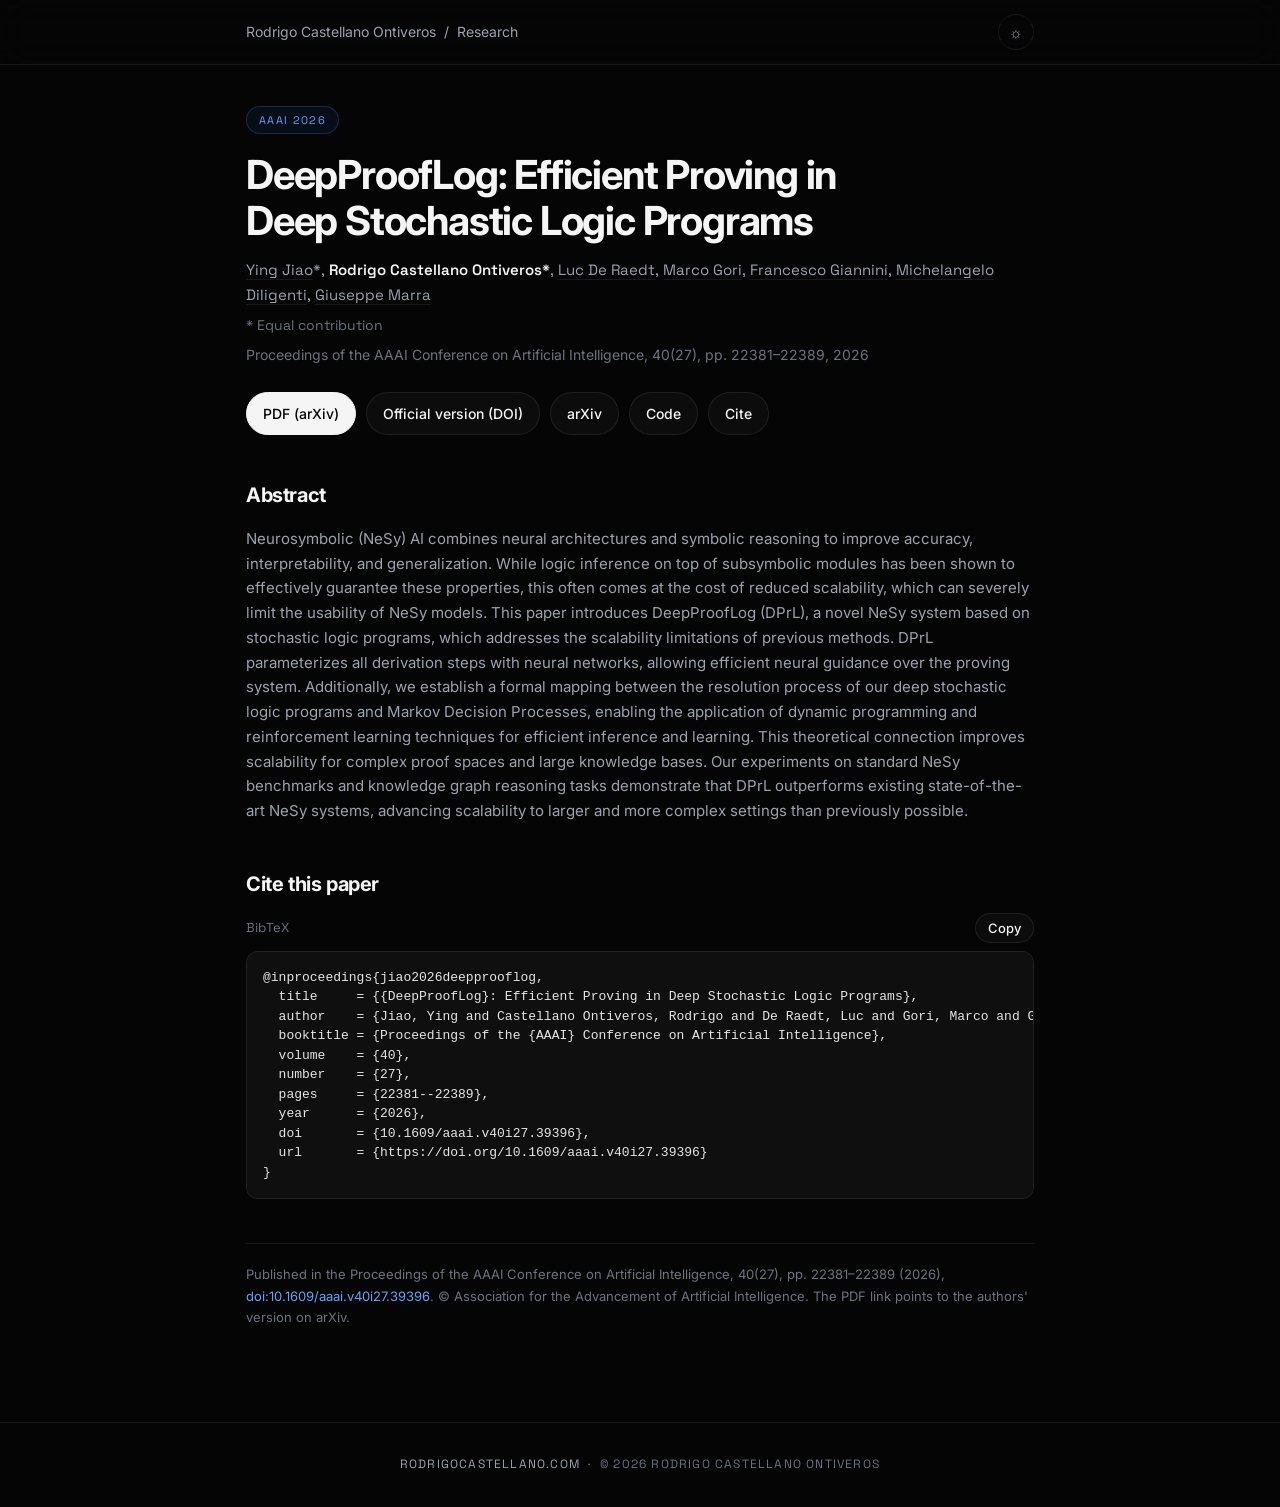
==== papers/deepprooflog/index.html @ 6aac6c91 "Add paper pages, hosted PDFs and llms.txt - One page per publication under /papers/ with Google Scho" ====
<!DOCTYPE html>
<html lang="en">
<head>
    <meta charset="UTF-8">
    <meta name="viewport" content="width=device-width, initial-scale=1.0">

    <title>DeepProofLog: Efficient Proving in Deep Stochastic Logic Programs (AAAI 2026) | Rodrigo Castellano Ontiveros</title>
    <meta name="description" content="AAAI 2026 paper by Jiao, Castellano Ontiveros, De Raedt, Gori, Giannini, Diligenti, Marra. Neurosymbolic (NeSy) AI combines neural architectures and symbolic reasoning to improve accuracy, interpretability, and generalization.">
    <meta name="author" content="Rodrigo Castellano Ontiveros">
    <link rel="canonical" href="https://rodrigocastellano.com/papers/deepprooflog/">

    <!-- Google Scholar / Highwire Press tags -->
    <meta name="citation_title" content="DeepProofLog: Efficient Proving in Deep Stochastic Logic Programs">
    <meta name="citation_author" content="Jiao, Ying">
    <meta name="citation_author" content="Castellano Ontiveros, Rodrigo">
    <meta name="citation_author_orcid" content="0000-0003-2324-633X">
    <meta name="citation_author_institution" content="University of Siena">
    <meta name="citation_author" content="De Raedt, Luc">
    <meta name="citation_author" content="Gori, Marco">
    <meta name="citation_author_orcid" content="0000-0001-6337-5430">
    <meta name="citation_author" content="Giannini, Francesco">
    <meta name="citation_author" content="Diligenti, Michelangelo">
    <meta name="citation_author_orcid" content="0000-0002-5805-8032">
    <meta name="citation_author" content="Marra, Giuseppe">
    <meta name="citation_author_orcid" content="0000-0001-5940-9562">
    <meta name="citation_publication_date" content="2026/03/14">
    <meta name="citation_conference_title" content="Proceedings of the AAAI Conference on Artificial Intelligence">
    <meta name="citation_publisher" content="Association for the Advancement of Artificial Intelligence (AAAI)">
    <meta name="citation_volume" content="40">
    <meta name="citation_issue" content="27">
    <meta name="citation_firstpage" content="22381">
    <meta name="citation_lastpage" content="22389">
    <meta name="citation_doi" content="10.1609/aaai.v40i27.39396">
    <meta name="citation_arxiv_id" content="2511.08581">
    <meta name="citation_pdf_url" content="https://arxiv.org/pdf/2511.08581">
    <meta name="citation_abstract_html_url" content="https://rodrigocastellano.com/papers/deepprooflog/">

    <!-- Open Graph / Twitter -->
    <meta property="og:type" content="article">
    <meta property="og:url" content="https://rodrigocastellano.com/papers/deepprooflog/">
    <meta property="og:site_name" content="Rodrigo Castellano Ontiveros">
    <meta property="og:title" content="DeepProofLog: Efficient Proving in Deep Stochastic Logic Programs (AAAI 2026)">
    <meta property="og:description" content="Neurosymbolic (NeSy) AI combines neural architectures and symbolic reasoning to improve accuracy, interpretability, and generalization.">
    <meta property="og:image" content="https://rodrigocastellano.com/image/banner.jpg">
    <meta name="twitter:card" content="summary_large_image">
    <meta name="twitter:title" content="DeepProofLog: Efficient Proving in Deep Stochastic Logic Programs (AAAI 2026)">
    <meta name="twitter:description" content="Neurosymbolic (NeSy) AI combines neural architectures and symbolic reasoning to improve accuracy, interpretability, and generalization.">
    <meta name="twitter:image" content="https://rodrigocastellano.com/image/banner.jpg">

    <script type="application/ld+json">
{
    "@context": "https://schema.org",
    "@graph": [
        {
            "@type": "ScholarlyArticle",
            "@id": "https://rodrigocastellano.com/papers/deepprooflog/#article",
            "headline": "DeepProofLog: Efficient Proving in Deep Stochastic Logic Programs",
            "name": "DeepProofLog: Efficient Proving in Deep Stochastic Logic Programs",
            "url": "https://rodrigocastellano.com/papers/deepprooflog/",
            "datePublished": "2026-03-14",
            "inLanguage": "en",
            "author": [
                {
                    "@type": "Person",
                    "name": "Ying Jiao"
                },
                {
                    "@type": "Person",
                    "name": "Rodrigo Castellano Ontiveros",
                    "givenName": "Rodrigo",
                    "familyName": "Castellano Ontiveros",
                    "url": "https://rodrigocastellano.com/",
                    "sameAs": "https://orcid.org/0000-0003-2324-633X",
                    "affiliation": {
                        "@type": "Organization",
                        "name": "University of Siena"
                    }
                },
                {
                    "@type": "Person",
                    "name": "Luc De Raedt"
                },
                {
                    "@type": "Person",
                    "name": "Marco Gori",
                    "sameAs": "https://orcid.org/0000-0001-6337-5430"
                },
                {
                    "@type": "Person",
                    "name": "Francesco Giannini"
                },
                {
                    "@type": "Person",
                    "name": "Michelangelo Diligenti",
                    "sameAs": "https://orcid.org/0000-0002-5805-8032"
                },
                {
                    "@type": "Person",
                    "name": "Giuseppe Marra",
                    "sameAs": "https://orcid.org/0000-0001-5940-9562"
                }
            ],
            "isPartOf": {
                "@type": "PublicationVolume",
                "name": "Proceedings of the AAAI Conference on Artificial Intelligence"
            },
            "publisher": {
                "@type": "Organization",
                "name": "Association for the Advancement of Artificial Intelligence (AAAI)"
            },
            "abstract": "Neurosymbolic (NeSy) AI combines neural architectures and symbolic reasoning to improve accuracy, interpretability, and generalization. While logic inference on top of subsymbolic modules has been shown to effectively guarantee these properties, this often comes at the cost of reduced scalability, which can severely limit the usability of NeSy models. This paper introduces DeepProofLog (DPrL), a novel NeSy system based on stochastic logic programs, which addresses the scalability limitations of previous methods. DPrL parameterizes all derivation steps with neural networks, allowing efficient neural guidance over the proving system. Additionally, we establish a formal mapping between the resolution process of our deep stochastic logic programs and Markov Decision Processes, enabling the application of dynamic programming and reinforcement learning techniques for efficient inference and learning. This theoretical connection improves scalability for complex proof spaces and large knowledge bases. Our experiments on standard NeSy benchmarks and knowledge graph reasoning tasks demonstrate that DPrL outperforms existing state-of-the-art NeSy systems, advancing scalability to larger and more complex settings than previously possible.",
            "identifier": [
                {
                    "@type": "PropertyValue",
                    "propertyID": "DOI",
                    "value": "10.1609/aaai.v40i27.39396"
                },
                {
                    "@type": "PropertyValue",
                    "propertyID": "arXiv",
                    "value": "2511.08581"
                }
            ],
            "sameAs": [
                "https://doi.org/10.1609/aaai.v40i27.39396",
                "https://arxiv.org/abs/2511.08581"
            ],
            "pageStart": "22381",
            "pageEnd": "22389",
            "encoding": {
                "@type": "MediaObject",
                "encodingFormat": "application/pdf",
                "contentUrl": "https://arxiv.org/pdf/2511.08581"
            }
        },
        {
            "@type": "SoftwareSourceCode",
            "name": "DPrL-AAAI",
            "codeRepository": "https://github.com/DeepProofLog/DPrL-AAAI",
            "isBasedOn": {
                "@id": "https://rodrigocastellano.com/papers/deepprooflog/#article"
            }
        },
        {
            "@type": "BreadcrumbList",
            "itemListElement": [
                {
                    "@type": "ListItem",
                    "position": 1,
                    "name": "Rodrigo Castellano Ontiveros",
                    "item": "https://rodrigocastellano.com/"
                },
                {
                    "@type": "ListItem",
                    "position": 2,
                    "name": "Research",
                    "item": "https://rodrigocastellano.com/#research"
                },
                {
                    "@type": "ListItem",
                    "position": 3,
                    "name": "DeepProofLog: Efficient Proving in Deep Stochastic Logic Programs"
                }
            ]
        }
    ]
}
    </script>

    <link rel="icon" type="image/png" sizes="192x192" href="/image/favicon.png?v=5">
    <link rel="icon" type="image/svg+xml" href="/image/favicon.svg?v=5">
    <link rel="preconnect" href="https://fonts.googleapis.com">
    <link rel="preconnect" href="https://fonts.gstatic.com" crossorigin>
    <link href="https://fonts.googleapis.com/css2?family=Inter:wght@300;400;500;600;700&family=Space+Grotesk:wght@400;500;600&display=swap" rel="stylesheet">

    <script>try { if (localStorage.getItem('theme') === 'light') document.documentElement.classList.add('light'); } catch (e) {}</script>
    <style>
        :root {
            --bg: #050505; --surface: rgba(255,255,255,0.03); --border: rgba(255,255,255,0.08);
            --text: #e5e5e5; --strong: #f5f5f5; --muted: #9ca3af; --faint: #6b7280;
            --accent: #60a5fa; --accent-bg: rgba(59,130,246,0.08); --accent-border: rgba(59,130,246,0.25);
            --code-bg: #0f0f0f;
        }
        html.light {
            --bg: #fafafa; --surface: rgba(0,0,0,0.025); --border: rgba(0,0,0,0.09);
            --text: #1f2937; --strong: #0a0a0a; --muted: #4b5563; --faint: #6b7280;
            --accent: #2563eb; --accent-bg: rgba(37,99,235,0.06); --accent-border: rgba(37,99,235,0.25);
            --code-bg: #f3f4f6;
        }
        * { box-sizing: border-box; }
        body { margin: 0; font-family: 'Inter', sans-serif; background: var(--bg); color: var(--text); -webkit-font-smoothing: antialiased; line-height: 1.65; }
        a { color: var(--accent); text-decoration: none; }
        a:hover { text-decoration: underline; }
        ::selection { background: rgba(59,130,246,0.3); }
        .mono { font-family: 'Space Grotesk', monospace; }

        .topbar { position: sticky; top: 0; z-index: 10; backdrop-filter: blur(16px); -webkit-backdrop-filter: blur(16px); background: color-mix(in srgb, var(--bg) 80%, transparent); border-bottom: 1px solid var(--border); }
        .topbar-inner { max-width: 820px; margin: 0 auto; padding: 14px 16px; display: flex; align-items: center; justify-content: space-between; gap: 12px; }
        .crumbs { font-size: 14px; color: var(--muted); white-space: nowrap; overflow: hidden; text-overflow: ellipsis; }
        .crumbs a { color: var(--muted); }
        .crumbs a:hover { color: var(--strong); }
        .theme-btn { background: none; border: 1px solid var(--border); color: var(--muted); border-radius: 999px; width: 36px; height: 36px; cursor: pointer; font-size: 15px; flex-shrink: 0; }
        .theme-btn:hover { color: var(--strong); }

        main { max-width: 820px; margin: 0 auto; padding: 40px 16px 80px; }
        .badge { display: inline-block; font-family: 'Space Grotesk', monospace; font-size: 11px; letter-spacing: 0.12em; text-transform: uppercase; color: var(--accent); background: var(--accent-bg); border: 1px solid var(--accent-border); border-radius: 999px; padding: 4px 12px; }
        h1 { color: var(--strong); font-size: clamp(28px, 5vw, 40px); line-height: 1.15; letter-spacing: -0.03em; margin: 18px 0 14px; text-wrap: balance; }
        h2 { color: var(--strong); font-size: 20px; letter-spacing: -0.02em; margin: 44px 0 12px; }
        .authors { font-family: 'Space Grotesk', monospace; font-size: 15px; color: var(--muted); }
        .authors strong { color: var(--strong); font-weight: 600; }
        .authors a { color: var(--muted); border-bottom: 1px solid var(--border); }
        .authors a:hover { color: var(--strong); text-decoration: none; }
        .venue { font-size: 14px; color: var(--faint); margin-top: 6px; }

        .actions { display: flex; flex-wrap: wrap; gap: 10px; margin: 26px 0 8px; }
        .btn { display: inline-flex; align-items: center; gap: 8px; padding: 9px 16px; border-radius: 999px; border: 1px solid var(--border); color: var(--strong); font-size: 14px; font-weight: 500; background: var(--surface); cursor: pointer; font-family: inherit; }
        .btn:hover { border-color: var(--accent-border); text-decoration: none; color: var(--accent); }
        .btn.primary { background: var(--strong); color: var(--bg); border-color: var(--strong); }
        .btn.primary:hover { opacity: 0.85; color: var(--bg); }
        .abstract { color: var(--muted); font-size: 15px; }

        pre { background: var(--code-bg); border: 1px solid var(--border); border-radius: 12px; padding: 16px; overflow-x: auto; font-size: 13px; line-height: 1.5; color: var(--text); margin: 0; }
        .cite-head { display: flex; justify-content: space-between; align-items: center; margin-bottom: 8px; }
        .copy { font-size: 13px; padding: 6px 12px; }

        .notice { margin-top: 44px; padding-top: 20px; border-top: 1px solid var(--border); font-size: 13px; color: var(--faint); }
        footer { border-top: 1px solid var(--border); text-align: center; padding: 32px 16px; font-family: 'Space Grotesk', monospace; font-size: 12px; letter-spacing: 0.1em; text-transform: uppercase; color: var(--faint); }
        footer a { color: var(--muted); }
    </style>
</head>
<body>
    <header class="topbar">
        <div class="topbar-inner">
            <nav class="crumbs" aria-label="Breadcrumb"><a href="/">Rodrigo Castellano Ontiveros</a> &nbsp;/&nbsp; <a href="/#research">Research</a></nav>
            <button id="theme-toggle" class="theme-btn" type="button" aria-label="Switch theme" title="Switch theme">&#9788;</button>
        </div>
    </header>

    <main>
        <article>
            <span class="badge">AAAI 2026</span>
            <h1>DeepProofLog: Efficient Proving in Deep Stochastic Logic Programs</h1>
            <div class="authors">
                <a href="https://scholar.google.com/citations?user=w0526qgAAAAJ" target="_blank" rel="noopener">Ying Jiao</a>*,
                <strong>Rodrigo Castellano Ontiveros*</strong>,
                <a href="https://scholar.google.com/citations?user=dgobB6AAAAAJ" target="_blank" rel="noopener">Luc De Raedt</a>,
                <a href="https://scholar.google.com/citations?user=wBMRRk0AAAAJ" target="_blank" rel="noopener">Marco Gori</a>,
                <a href="https://scholar.google.com/citations?user=RO8aInMAAAAJ" target="_blank" rel="noopener">Francesco Giannini</a>,
                <a href="https://scholar.google.com/citations?user=qI-LOjIAAAAJ" target="_blank" rel="noopener">Michelangelo Diligenti</a>,
                <a href="https://scholar.google.com/citations?user=BBcsk7MAAAAJ" target="_blank" rel="noopener">Giuseppe Marra</a>
                <div class="venue">* Equal contribution</div>
            </div>
            <div class="venue">Proceedings of the AAAI Conference on Artificial Intelligence, 40(27), pp. 22381–22389, 2026</div>

            <div class="actions">
                <a class="btn primary" href="https://arxiv.org/pdf/2511.08581" target="_blank" rel="noopener">PDF (arXiv)</a>
                <a class="btn" href="https://doi.org/10.1609/aaai.v40i27.39396" target="_blank" rel="noopener">Official version (DOI)</a>
                <a class="btn" href="https://arxiv.org/abs/2511.08581" target="_blank" rel="noopener">arXiv</a>
                <a class="btn" href="https://github.com/DeepProofLog/DPrL-AAAI" target="_blank" rel="noopener">Code</a>
                <a class="btn" href="#cite">Cite</a>
            </div>

            <h2>Abstract</h2>
            <p class="abstract">Neurosymbolic (NeSy) AI combines neural architectures and symbolic reasoning to improve accuracy, interpretability, and generalization. While logic inference on top of subsymbolic modules has been shown to effectively guarantee these properties, this often comes at the cost of reduced scalability, which can severely limit the usability of NeSy models. This paper introduces DeepProofLog (DPrL), a novel NeSy system based on stochastic logic programs, which addresses the scalability limitations of previous methods. DPrL parameterizes all derivation steps with neural networks, allowing efficient neural guidance over the proving system. Additionally, we establish a formal mapping between the resolution process of our deep stochastic logic programs and Markov Decision Processes, enabling the application of dynamic programming and reinforcement learning techniques for efficient inference and learning. This theoretical connection improves scalability for complex proof spaces and large knowledge bases. Our experiments on standard NeSy benchmarks and knowledge graph reasoning tasks demonstrate that DPrL outperforms existing state-of-the-art NeSy systems, advancing scalability to larger and more complex settings than previously possible.</p>

            <h2 id="cite">Cite this paper</h2>
            <div class="cite-head">
                <span class="mono" style="font-size:13px;color:var(--faint)">BibTeX</span>
                <button class="btn copy" type="button" data-copy="bibtex">Copy</button>
            </div>
<pre id="bibtex">@inproceedings{jiao2026deepprooflog,
  title     = {{DeepProofLog}: Efficient Proving in Deep Stochastic Logic Programs},
  author    = {Jiao, Ying and Castellano Ontiveros, Rodrigo and De Raedt, Luc and Gori, Marco and Giannini, Francesco and Diligenti, Michelangelo and Marra, Giuseppe},
  booktitle = {Proceedings of the {AAAI} Conference on Artificial Intelligence},
  volume    = {40},
  number    = {27},
  pages     = {22381--22389},
  year      = {2026},
  doi       = {10.1609/aaai.v40i27.39396},
  url       = {https://doi.org/10.1609/aaai.v40i27.39396}
}</pre>

            <p class="notice">Published in the Proceedings of the AAAI Conference on Artificial Intelligence, 40(27), pp. 22381–22389 (2026), <a href="https://doi.org/10.1609/aaai.v40i27.39396">doi:10.1609/aaai.v40i27.39396</a>. © Association for the Advancement of Artificial Intelligence. The PDF link points to the authors' version on arXiv.</p>
        </article>
    </main>

    <footer>
        <a href="/">rodrigocastellano.com</a> &nbsp;·&nbsp; &copy; 2026 Rodrigo Castellano Ontiveros
    </footer>

    <script>
        (function () {
            var btn = document.getElementById('theme-toggle');
            function sync() { btn.innerHTML = document.documentElement.classList.contains('light') ? '&#9790;' : '&#9788;'; }
            sync();
            btn.addEventListener('click', function () {
                var light = document.documentElement.classList.toggle('light');
                try { localStorage.setItem('theme', light ? 'light' : 'dark'); } catch (e) {}
                sync();
            });
            document.querySelectorAll('[data-copy]').forEach(function (b) {
                b.addEventListener('click', function () {
                    var text = document.getElementById(b.getAttribute('data-copy')).textContent;
                    navigator.clipboard.writeText(text).then(function () {
                        b.textContent = 'Copied'; setTimeout(function () { b.textContent = 'Copy'; }, 1500);
                    });
                });
            });
        })();
    </script>
    <script data-goatcounter="https://rodrigocastellano.goatcounter.com/count" async src="https://gc.zgo.at/count.js"></script>
</body>
</html>
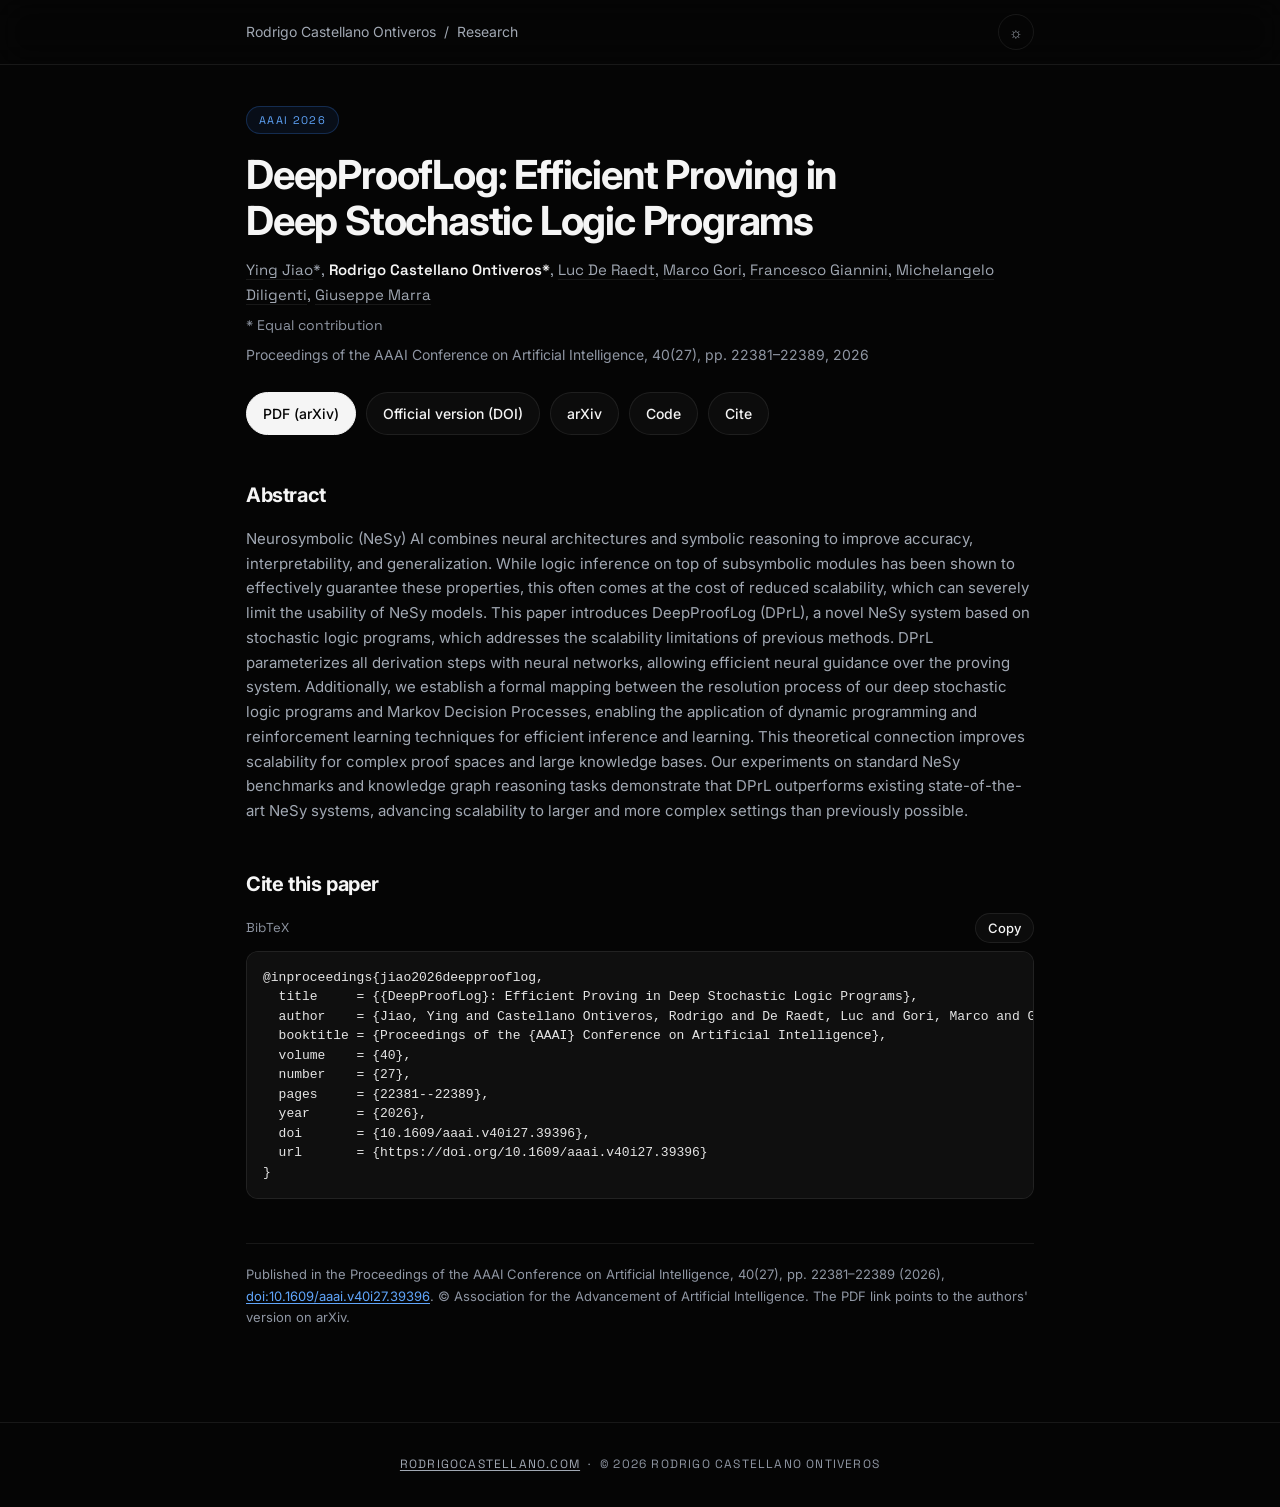
==== commit 12d57b19: "Accessibility and loading fixes, custom 404 page - Paper pages: higher-contrast secondary text, unde" ====
--- a/papers/deepprooflog/index.html
+++ b/papers/deepprooflog/index.html
@@ -177,13 +177,13 @@
     <style>
         :root {
             --bg: #050505; --surface: rgba(255,255,255,0.03); --border: rgba(255,255,255,0.08);
-            --text: #e5e5e5; --strong: #f5f5f5; --muted: #9ca3af; --faint: #6b7280;
+            --text: #e5e5e5; --strong: #f5f5f5; --muted: #a1a8b3; --faint: #8f96a3;
             --accent: #60a5fa; --accent-bg: rgba(59,130,246,0.08); --accent-border: rgba(59,130,246,0.25);
             --code-bg: #0f0f0f;
         }
         html.light {
             --bg: #fafafa; --surface: rgba(0,0,0,0.025); --border: rgba(0,0,0,0.09);
-            --text: #1f2937; --strong: #0a0a0a; --muted: #4b5563; --faint: #6b7280;
+            --text: #1f2937; --strong: #0a0a0a; --muted: #4b5563; --faint: #5b6472;
             --accent: #2563eb; --accent-bg: rgba(37,99,235,0.06); --accent-border: rgba(37,99,235,0.25);
             --code-bg: #f3f4f6;
         }
@@ -224,6 +224,7 @@
         .copy { font-size: 13px; padding: 6px 12px; }
 
         .notice { margin-top: 44px; padding-top: 20px; border-top: 1px solid var(--border); font-size: 13px; color: var(--faint); }
+        .notice a, footer a, .abstract a { text-decoration: underline; text-underline-offset: 2px; }
         footer { border-top: 1px solid var(--border); text-align: center; padding: 32px 16px; font-family: 'Space Grotesk', monospace; font-size: 12px; letter-spacing: 0.1em; text-transform: uppercase; color: var(--faint); }
         footer a { color: var(--muted); }
     </style>
